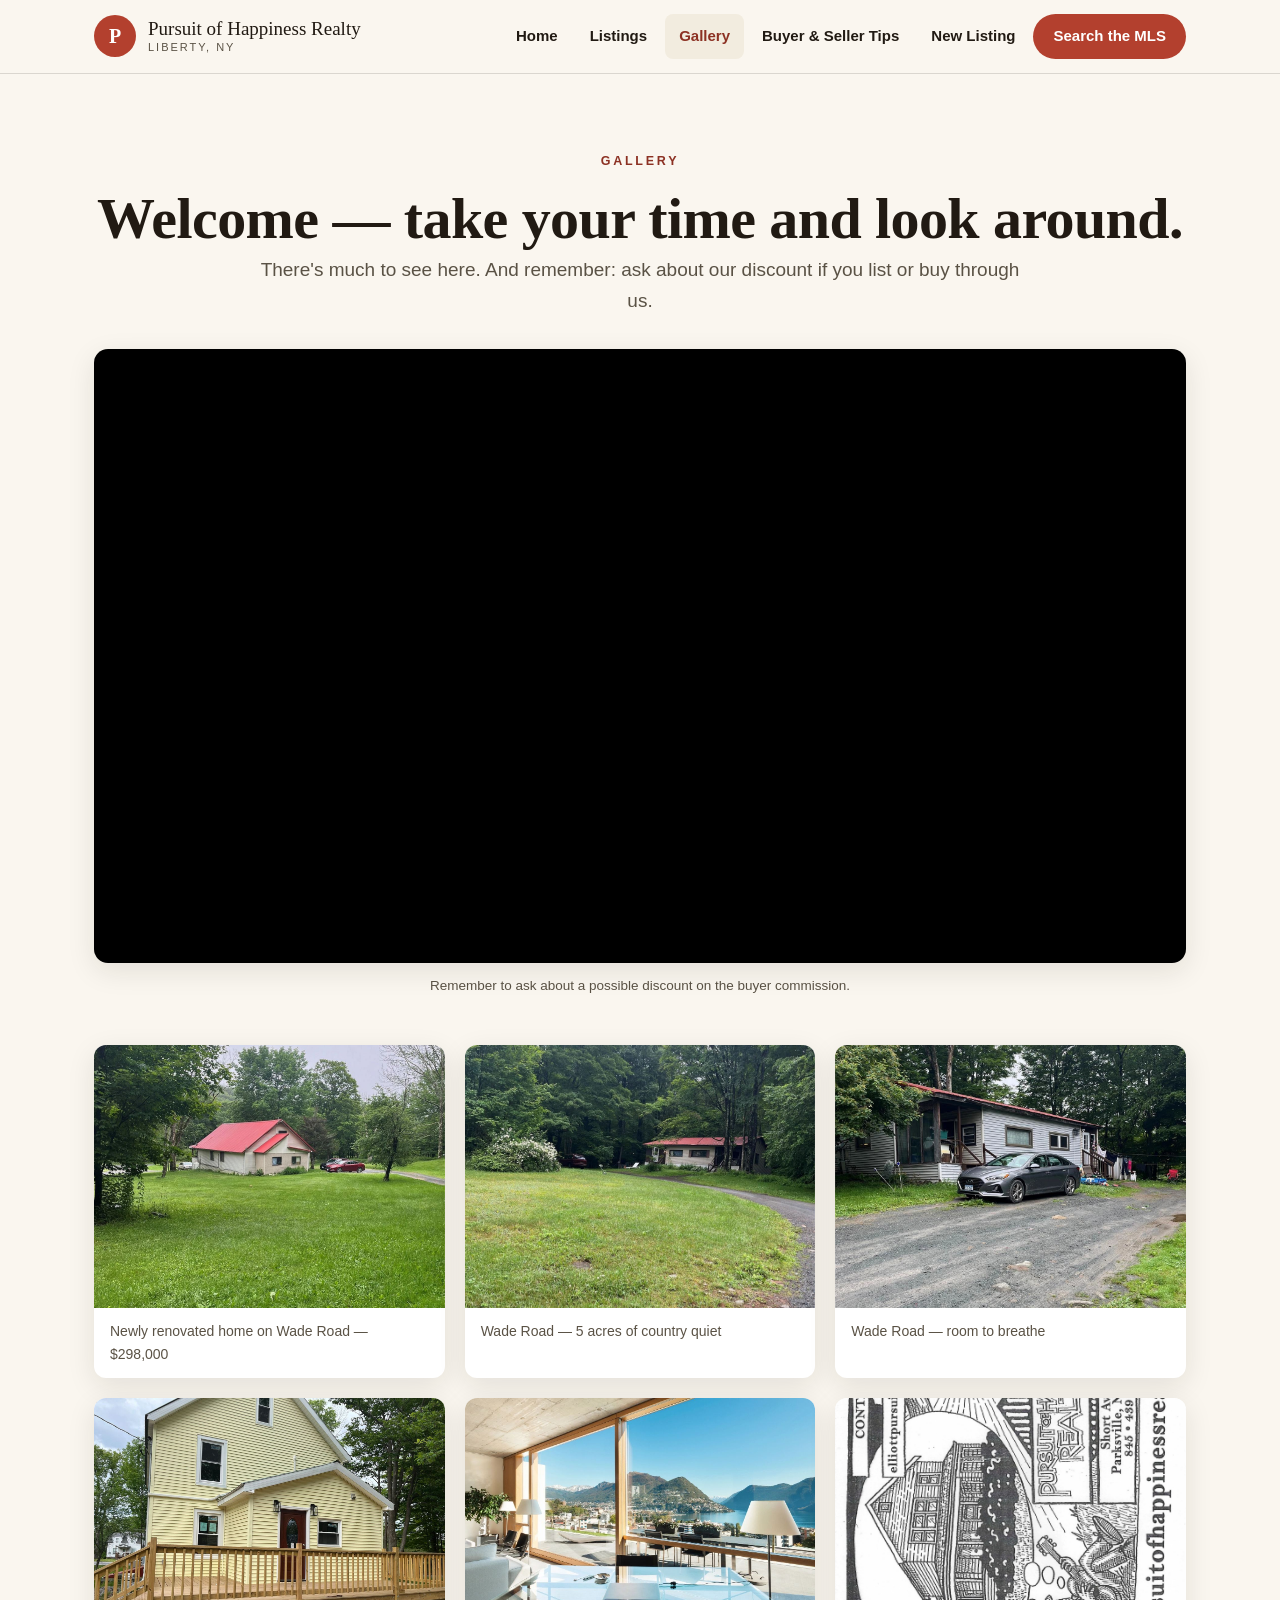
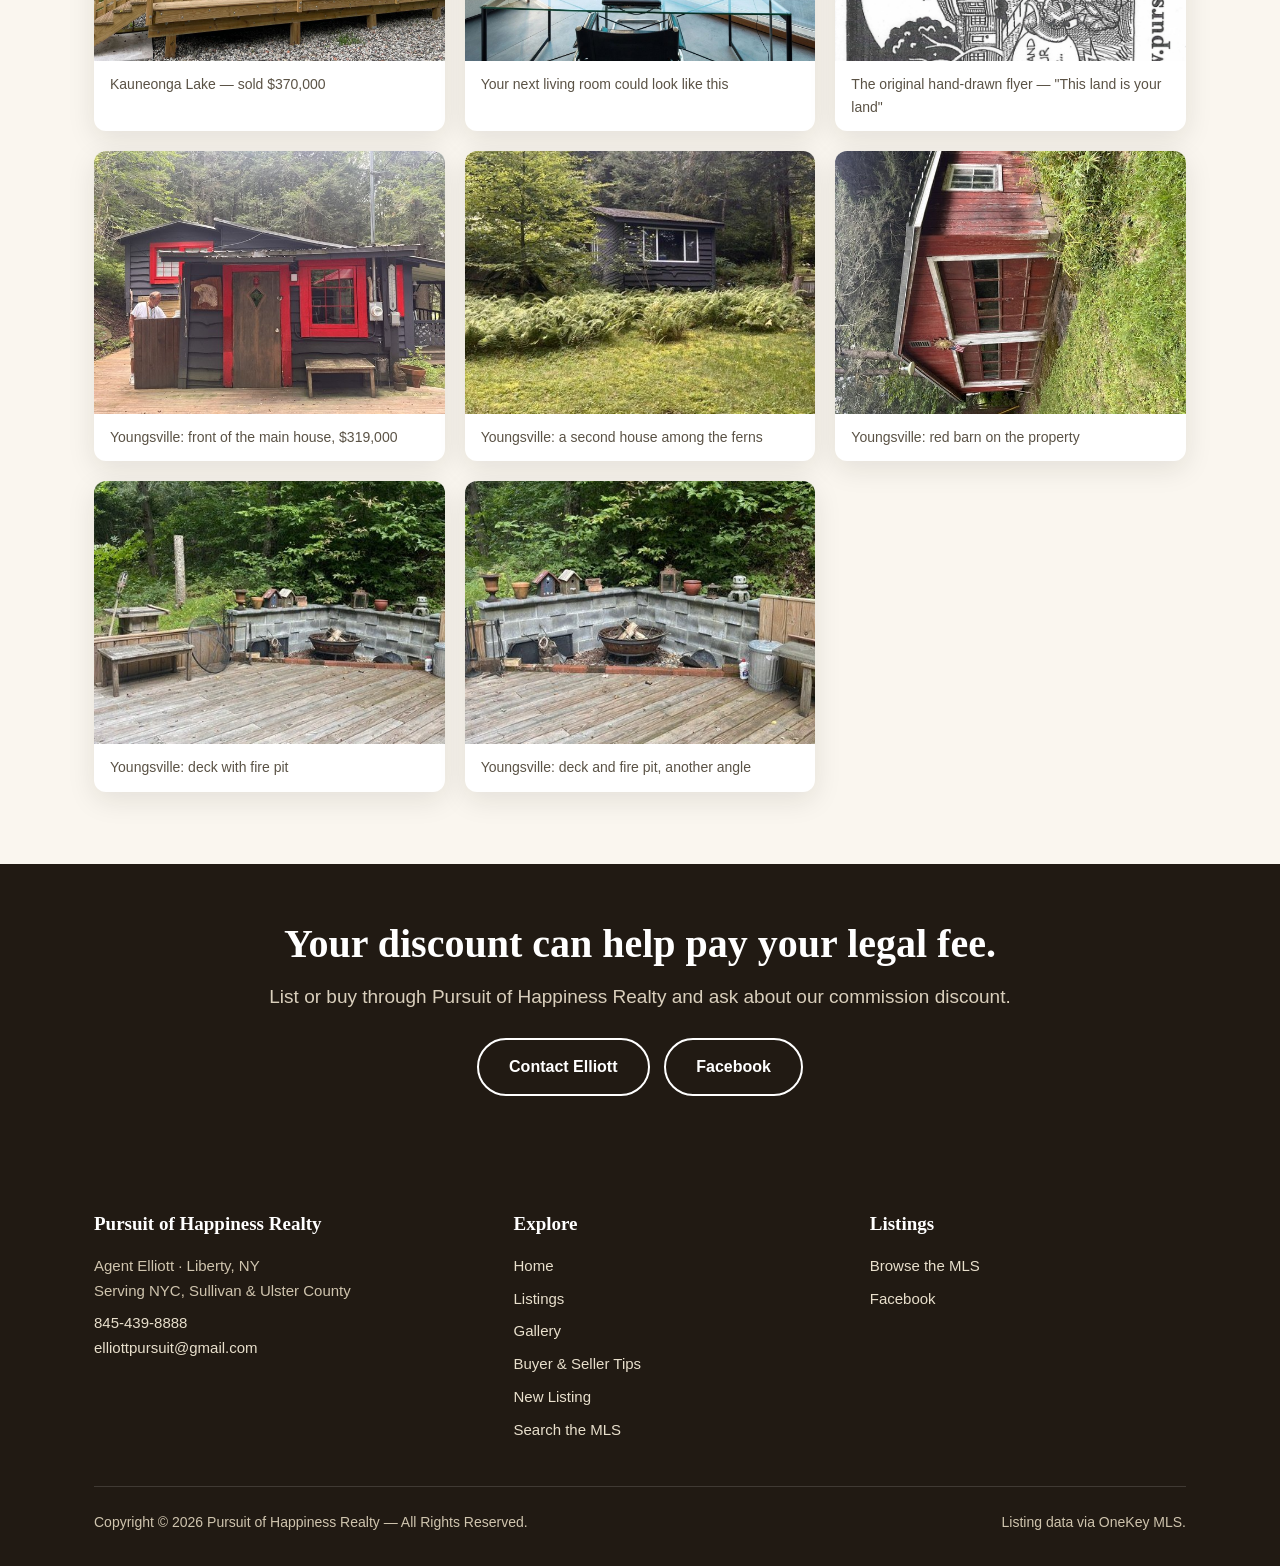
==== gallery.html @ 4439efd8 "add gallery.html" ====
<!DOCTYPE html>
<html lang="en">
<head>
<meta charset="UTF-8">
<meta name="viewport" content="width=device-width, initial-scale=1.0">
<title>Gallery | Pursuit of Happiness Realty</title>
<meta name="description" content="Photos and video from Pursuit of Happiness Realty — homes and land across NYC, Sullivan and Ulster County.">
<link rel="stylesheet" href="assets/styles.css">
</head>
<body>

<header class="site-header">
  <div class="header-inner">
    <a class="brand" href="index.html" aria-label="Pursuit of Happiness Realty — home">
      <span class="brand-mark">P</span>
      <span class="brand-name">Pursuit of Happiness Realty<small>Liberty, NY</small></span>
    </a>
    <button class="menu-toggle" aria-label="Open menu" onclick="document.getElementById('nav').classList.toggle('open')">☰</button>
    <nav class="main-nav" id="nav">
      <a href="index.html">Home</a>
      <a href="listings.html">Listings</a>
      <a href="gallery.html" class="active">Gallery</a>
      <a href="tips.html">Buyer &amp; Seller Tips</a>
      <a href="new-listing.html">New Listing</a>
      <a href="mls-search.html" class="nav-cta">Search the MLS</a>
    </nav>
  </div>
</header>

<main>
  <section>
    <div class="wrap">
      <div class="center">
        <span class="eyebrow">Gallery</span>
        <h1>Welcome — take your time and look around.</h1>
        <p class="lede">There's much to see here. And remember: ask about our discount if you list or buy through us.</p>
      </div>

      <div class="video-frame">
        <iframe src="https://www.youtube.com/embed/6eXyTL8-2_A?rel=0" title="Pursuit of Happiness Realty video" allow="accelerometer; autoplay; clipboard-write; encrypted-media; gyroscope; picture-in-picture" allowfullscreen loading="lazy"></iframe>
      </div>
      <p class="caption">Remember to ask about a possible discount on the buyer commission.</p>

      <div class="gallery-grid">
        <figure>
          <img src="assets/listing-red1.jpg" alt="Renovated house with red roof on Wade Road, Sullivan County" loading="lazy">
          <figcaption>Newly renovated home on Wade Road — $298,000</figcaption>
        </figure>
        <figure>
          <img src="assets/listing-red2.jpg" alt="Front view of the renovated Wade Road house on 5 acres" loading="lazy">
          <figcaption>Wade Road — 5 acres of country quiet</figcaption>
        </figure>
        <figure>
          <img src="assets/listing-red3.jpg" alt="Side view of the Wade Road property surrounded by trees" loading="lazy">
          <figcaption>Wade Road — room to breathe</figcaption>
        </figure>
        <figure>
          <img src="assets/scott-outside.jpg" alt="Sold four-bedroom home in Kauneonga Lake with new deck" loading="lazy">
          <figcaption>Kauneonga Lake — sold $370,000</figcaption>
        </figure>
        <figure>
          <img src="assets/stock.jpg" alt="Bright modern living space" loading="lazy">
          <figcaption>Your next living room could look like this</figcaption>
        </figure>
        <figure>
          <img src="assets/hero.jpg" alt="Original hand-drawn Pursuit of Happiness Realty flyer" loading="lazy">
          <figcaption>The original hand-drawn flyer — "This land is your land"</figcaption>
        </figure>
        <figure>
          <img src="assets/youngsville-house.jpg" alt="Front of a dark house with red trim and a wooden deck in Youngsville" loading="lazy">
          <figcaption>Youngsville: front of the main house, $319,000</figcaption>
        </figure>
        <figure>
          <img src="assets/youngsville-cabin.jpg" alt="Small dark cabin in the woods with ferns and a grassy yard in Youngsville" loading="lazy">
          <figcaption>Youngsville: a second house among the ferns</figcaption>
        </figure>
        <figure>
          <img src="assets/youngsville-barn.jpg" alt="Red barn with double doors in Youngsville" loading="lazy">
          <figcaption>Youngsville: red barn on the property</figcaption>
        </figure>
        <figure>
          <img src="assets/youngsville-deck.jpg" alt="Wooden deck with a stone fire pit and birdhouses in Youngsville" loading="lazy">
          <figcaption>Youngsville: deck with fire pit</figcaption>
        </figure>
        <figure>
          <img src="assets/youngsville-deck2.jpg" alt="Wooden deck with a stone fire pit and birdhouses from another angle in Youngsville" loading="lazy">
          <figcaption>Youngsville: deck and fire pit, another angle</figcaption>
        </figure>
      </div>
    </div>
  </section>

  <section class="discount-band">
    <div class="wrap center">
      <h2>Your discount can help pay your legal fee.</h2>
      <p class="lede">List or buy through Pursuit of Happiness Realty and ask about our commission discount.</p>
      <p style="margin-top:26px">
        <a class="btn btn-light" href="index.html#contact">Contact Elliott</a>
        <a class="btn btn-light" href="https://www.facebook.com/787438357967562" target="_blank" rel="noopener" style="margin-left:10px">Facebook</a>
      </p>
    </div>
  </section>
</main>

<footer>
  <div class="wrap">
    <div class="footer-grid">
      <div>
        <h4>Pursuit of Happiness Realty</h4>
        <p>Agent Elliott · Liberty, NY<br>Serving NYC, Sullivan &amp; Ulster County</p>
        <p><a href="tel:8454398888">845-439-8888</a><br><a href="mailto:elliottpursuit@gmail.com">elliottpursuit@gmail.com</a></p>
      </div>
      <div>
        <h4>Explore</h4>
        <ul>
          <li><a href="index.html">Home</a></li>
          <li><a href="listings.html">Listings</a></li>
          <li><a href="gallery.html">Gallery</a></li>
          <li><a href="tips.html">Buyer &amp; Seller Tips</a></li>
          <li><a href="new-listing.html">New Listing</a></li>
          <li><a href="mls-search.html">Search the MLS</a></li>
        </ul>
      </div>
      <div>
        <h4>Listings</h4>
        <ul>
          <li><a href="https://matrix.onekeymlsny.com/Matrix/public/IDX.aspx?idx=6e2d31e" target="_blank" rel="noopener">Browse the MLS</a></li>
          <li><a href="https://www.facebook.com/787438357967562" target="_blank" rel="noopener">Facebook</a></li>
        </ul>
      </div>
    </div>
    <div class="footer-bottom">
      <span>Copyright © 2026 Pursuit of Happiness Realty — All Rights Reserved.</span>
      <span>Listing data via OneKey MLS.</span>
    </div>
  </div>
</footer>
</body>
</html>
---- assets/styles.css ----
/* Pursuit of Happiness Realty — modernized rebuild (2026)
   Self-contained static site. No external dependencies except
   the YouTube embed (gallery) and outbound MLS links. */

:root{
  --paper:#faf6ef;
  --paper-deep:#f2ecdf;
  --card:#ffffff;
  --ink:#211a13;
  --ink-soft:#5a5245;
  --accent:#b3402e;
  --accent-dark:#8c3123;
  --gold:#a97e2c;
  --line:rgba(33,26,19,.14);
  --serif:Georgia,"Times New Roman",serif;
  --sans:-apple-system,BlinkMacSystemFont,"Segoe UI",Inter,Helvetica,Arial,sans-serif;
  --radius:14px;
  --shadow:0 8px 28px rgba(33,26,19,.10);
}
*{box-sizing:border-box;margin:0;padding:0}
html{scroll-behavior:smooth}
body{
  font-family:var(--sans);
  background:var(--paper);
  color:var(--ink);
  line-height:1.65;
  font-size:17px;
  -webkit-font-smoothing:antialiased;
}
img{max-width:100%;height:auto;display:block}
a{color:var(--accent-dark)}
.wrap{max-width:1140px;margin:0 auto;padding:0 24px}
section{padding:72px 0}
h1,h2,h3{font-family:var(--serif);font-weight:600;line-height:1.18;color:var(--ink)}
h1{font-size:clamp(34px,5.4vw,58px);letter-spacing:-.01em}
h2{font-size:clamp(27px,3.6vw,40px);margin-bottom:14px}
h3{font-size:22px;margin-bottom:8px}
.eyebrow{
  display:inline-block;font-size:12.5px;font-weight:700;letter-spacing:.22em;
  text-transform:uppercase;color:var(--accent-dark);margin-bottom:14px;
}
.lede{font-size:19px;color:var(--ink-soft);max-width:40em}
.center{text-align:center}
.center .lede{margin-left:auto;margin-right:auto}

/* ---------- header ---------- */
.site-header{
  position:sticky;top:0;z-index:50;
  background:rgba(250,246,239,.96);backdrop-filter:blur(8px);
  border-bottom:1px solid var(--line);
}
.header-inner{display:flex;align-items:center;justify-content:space-between;gap:16px;padding:14px 24px;max-width:1140px;margin:0 auto}
.brand{display:flex;align-items:center;gap:12px;text-decoration:none;color:var(--ink)}
.brand-mark{
  width:42px;height:42px;border-radius:50%;flex:0 0 42px;
  background:var(--accent);color:#fff;display:flex;align-items:center;justify-content:center;
  font-family:var(--serif);font-weight:700;font-size:20px;
}
.brand-name{font-family:var(--serif);font-size:19px;line-height:1.2}
.brand-name small{display:block;font-family:var(--sans);font-size:11px;letter-spacing:.18em;text-transform:uppercase;color:var(--ink-soft)}
.main-nav{display:flex;align-items:center;gap:4px}
.main-nav a{
  text-decoration:none;color:var(--ink);font-size:15px;font-weight:600;
  padding:10px 14px;border-radius:8px;white-space:nowrap;
}
.main-nav a:hover{background:var(--paper-deep)}
.main-nav a.active:not(.nav-cta){color:var(--accent-dark);background:var(--paper-deep)}
.main-nav a.nav-cta.active{background:var(--accent-dark);color:#fff}
.nav-cta{
  background:var(--accent);color:#fff !important;font-weight:700;
  padding:10px 20px !important;border-radius:999px !important;
}
.nav-cta:hover{background:var(--accent-dark)}
.menu-toggle{display:none;background:none;border:1px solid var(--line);border-radius:8px;font-size:22px;padding:6px 12px;cursor:pointer;color:var(--ink)}

/* ---------- hero ---------- */
.hero{padding:64px 0 72px}
.hero-grid{display:grid;grid-template-columns:1.05fr .95fr;gap:48px;align-items:center}
.hero h1{margin:0 0 18px}
.hero .lede{margin-bottom:28px}
.hero-actions{display:flex;gap:14px;flex-wrap:wrap}
.hero-photo{border-radius:var(--radius);overflow:hidden;box-shadow:var(--shadow)}
.hero-photo img{width:100%;height:100%;object-fit:cover;aspect-ratio:4/5}
.hero-note{margin-top:14px;font-size:14px;color:var(--ink-soft)}

.btn{
  display:inline-block;text-decoration:none;font-weight:700;font-size:16px;
  padding:14px 30px;border-radius:999px;border:0;cursor:pointer;
  transition:transform .15s ease,background .2s;
}
.btn-primary{background:var(--accent);color:#fff}
.btn-primary:hover{background:var(--accent-dark);transform:translateY(-1px)}
.btn-outline{border:2px solid var(--ink);color:var(--ink);background:transparent}
.btn-outline:hover{background:var(--ink);color:#fff}
.btn-light{border:2px solid #fff;color:#fff;background:transparent}
.btn-light:hover{background:#fff;color:var(--ink)}

/* ---------- discount band ---------- */
.discount-band{background:var(--ink);color:#f6f1e6;padding:56px 0}
.discount-band h2{color:#fff}
.discount-band .lede{color:#d9cfbc}
.discount-band strong{color:#f0b429}

/* ---------- listing cards ---------- */
.cards{display:grid;grid-template-columns:repeat(3,1fr);gap:28px;margin-top:40px}
.card{
  background:var(--card);border:1px solid var(--line);border-radius:var(--radius);
  overflow:hidden;box-shadow:var(--shadow);display:flex;flex-direction:column;
}
.card-img{aspect-ratio:4/3;overflow:hidden;background:var(--paper-deep);position:relative}
.card-img img{width:100%;height:100%;object-fit:cover}
.card-body{padding:24px;display:flex;flex-direction:column;gap:10px;flex:1}
.card-price{font-family:var(--serif);font-size:28px;color:var(--accent-dark);font-weight:700}
.card-title{font-size:18px;font-weight:700}
.card-text{color:var(--ink-soft);font-size:15.5px;flex:1}
.card-link{font-weight:700;color:var(--accent-dark);text-decoration:none}
.card-link:hover{text-decoration:underline}
.badge{
  position:absolute;top:14px;left:14px;background:var(--ink);color:#fff;
  font-size:12px;font-weight:700;letter-spacing:.14em;text-transform:uppercase;
  padding:7px 14px;border-radius:999px;
}
.badge.sold{background:var(--accent)}
.img-placeholder{
  width:100%;height:100%;min-height:220px;display:flex;flex-direction:column;
  align-items:center;justify-content:center;gap:10px;text-align:center;
  background:linear-gradient(135deg,#e9dfcd,#d9cdb4);color:#6d6152;padding:24px;
}
.img-placeholder .ph-icon{font-size:40px}
.img-placeholder p{font-size:14px;font-weight:600;max-width:22em}

/* ---------- split sections ---------- */
.split{display:grid;grid-template-columns:1fr 1fr;gap:56px;align-items:center}
.split img{border-radius:var(--radius);box-shadow:var(--shadow)}
.split ul{margin:18px 0 0 20px;color:var(--ink-soft)}
.split li{margin-bottom:10px}
.flyer-frame{border:1px solid var(--line);border-radius:var(--radius);overflow:hidden;background:#fff;box-shadow:var(--shadow)}
.flyer-frame img{box-shadow:none;border-radius:0}
.caption{font-size:13.5px;color:var(--ink-soft);text-align:center;padding:12px}

/* ---------- testimonials ---------- */
.testimonials{background:var(--paper-deep)}
.t-grid{display:grid;grid-template-columns:repeat(3,1fr);gap:28px;margin-top:36px}
.t-card{
  background:var(--card);border:1px dashed var(--gold);border-radius:var(--radius);
  padding:32px 28px;color:var(--ink-soft);font-size:15.5px;
}
.t-card .t-note{font-size:13px;color:#6e5218;font-weight:700;letter-spacing:.08em;text-transform:uppercase;margin-bottom:12px;display:block}

/* ---------- contact ---------- */
.contact-grid{display:grid;grid-template-columns:1fr 1fr;gap:48px;align-items:start;margin-top:36px}
.contact-card{background:var(--card);border:1px solid var(--line);border-radius:var(--radius);padding:36px;box-shadow:var(--shadow)}
.contact-card h3{margin-bottom:16px}
.contact-line{display:flex;gap:12px;align-items:flex-start;margin-bottom:16px;color:var(--ink-soft)}
.contact-line a{color:var(--accent-dark);font-weight:600;text-decoration:none}
.contact-line a:hover{text-decoration:underline}
.contact-line .ic{font-size:20px;flex:0 0 28px;text-align:center}
form.contact-form{display:grid;gap:16px}
.field label{display:block;font-size:13px;font-weight:700;letter-spacing:.06em;text-transform:uppercase;color:var(--ink-soft);margin-bottom:6px}
.field input,.field textarea,.field select{
  width:100%;font:inherit;padding:13px 15px;border:1px solid var(--line);
  border-radius:10px;background:#fff;color:var(--ink);
}
.field input:focus,.field textarea:focus,.field select:focus{outline:2px solid var(--accent);border-color:var(--accent)}
.field textarea{min-height:130px;resize:vertical}
.form-note{font-size:13.5px;color:var(--ink-soft);background:var(--paper-deep);border:1px solid var(--line);border-radius:10px;padding:12px 16px}
.form-flash{display:none;background:#eef5e9;border:1px solid #9dbf8f;color:#2f5d23;border-radius:10px;padding:14px 18px;font-size:15px}

/* ---------- search widget ---------- */
.search-panel{background:var(--card);border:1px solid var(--line);border-radius:var(--radius);box-shadow:var(--shadow);padding:36px;margin-top:36px}
.search-grid{display:grid;grid-template-columns:repeat(3,1fr);gap:18px;margin-bottom:24px}

/* ---------- video ---------- */
.video-frame{position:relative;aspect-ratio:16/9;border-radius:var(--radius);overflow:hidden;box-shadow:var(--shadow);background:#000;margin-top:32px}
.video-frame iframe{position:absolute;inset:0;width:100%;height:100%;border:0}
.gallery-grid{display:grid;grid-template-columns:repeat(3,1fr);gap:20px;margin-top:36px}
.gallery-grid figure{border-radius:12px;overflow:hidden;box-shadow:var(--shadow);background:var(--card)}
.gallery-grid img{aspect-ratio:4/3;object-fit:cover;width:100%}
.gallery-grid figcaption{padding:12px 16px;font-size:14px;color:var(--ink-soft)}

/* ---------- tips ---------- */
.tip{background:var(--card);border:1px solid var(--line);border-radius:var(--radius);padding:32px;margin-top:24px;box-shadow:var(--shadow)}
.tip-num{
  display:inline-flex;align-items:center;justify-content:center;width:44px;height:44px;border-radius:50%;
  background:var(--accent);color:#fff;font-family:var(--serif);font-size:22px;font-weight:700;margin-bottom:14px;
}

/* ---------- mls landing ---------- */
.mls-hero{background:var(--ink);color:#f6f1e6;border-radius:var(--radius);padding:56px;text-align:center;box-shadow:var(--shadow)}
.mls-hero h1{color:#fff;margin-bottom:14px}
.mls-hero p{color:#d9cfbc;max-width:36em;margin:0 auto 28px}
.mls-actions{display:flex;gap:16px;justify-content:center;flex-wrap:wrap}

/* ---------- footer ---------- */
footer{background:var(--ink);color:#cfc4ae;padding:56px 0 32px;margin-top:0}
.footer-grid{display:grid;grid-template-columns:1.2fr 1fr 1fr;gap:40px;margin-bottom:36px}
footer h4{color:#fff;font-family:var(--serif);font-size:19px;margin-bottom:14px}
footer a{color:#e8dfcc;text-decoration:none}
footer a:hover{text-decoration:underline}
footer p,footer li{font-size:15px;margin-bottom:8px;list-style:none}
.footer-bottom{border-top:1px solid rgba(255,255,255,.14);padding-top:24px;font-size:14px;display:flex;justify-content:space-between;gap:16px;flex-wrap:wrap}

/* ---------- responsive ---------- */
@media(max-width:900px){
  .hero-grid,.split,.contact-grid{grid-template-columns:1fr;gap:36px}
  .cards,.t-grid{grid-template-columns:1fr}
  .search-grid{grid-template-columns:1fr 1fr}
  .gallery-grid{grid-template-columns:1fr 1fr}
  .footer-grid{grid-template-columns:1fr;gap:28px}
  section{padding:52px 0}
  .menu-toggle{display:block}
  .main-nav{
    display:none;position:absolute;top:100%;left:0;right:0;flex-direction:column;align-items:stretch;
    background:var(--paper);border-bottom:1px solid var(--line);padding:12px 24px 20px;gap:2px;
  }
  .main-nav.open{display:flex}
  .main-nav a{padding:12px 8px}
  .site-header{position:sticky}
  .header-inner{position:relative}
  .mls-hero{padding:40px 24px}
}
@media(max-width:560px){
  .search-grid{grid-template-columns:1fr}
  .gallery-grid{grid-template-columns:1fr}
  .hero{padding:44px 0 52px}
  .hero-photo img{aspect-ratio:4/4.6}
}
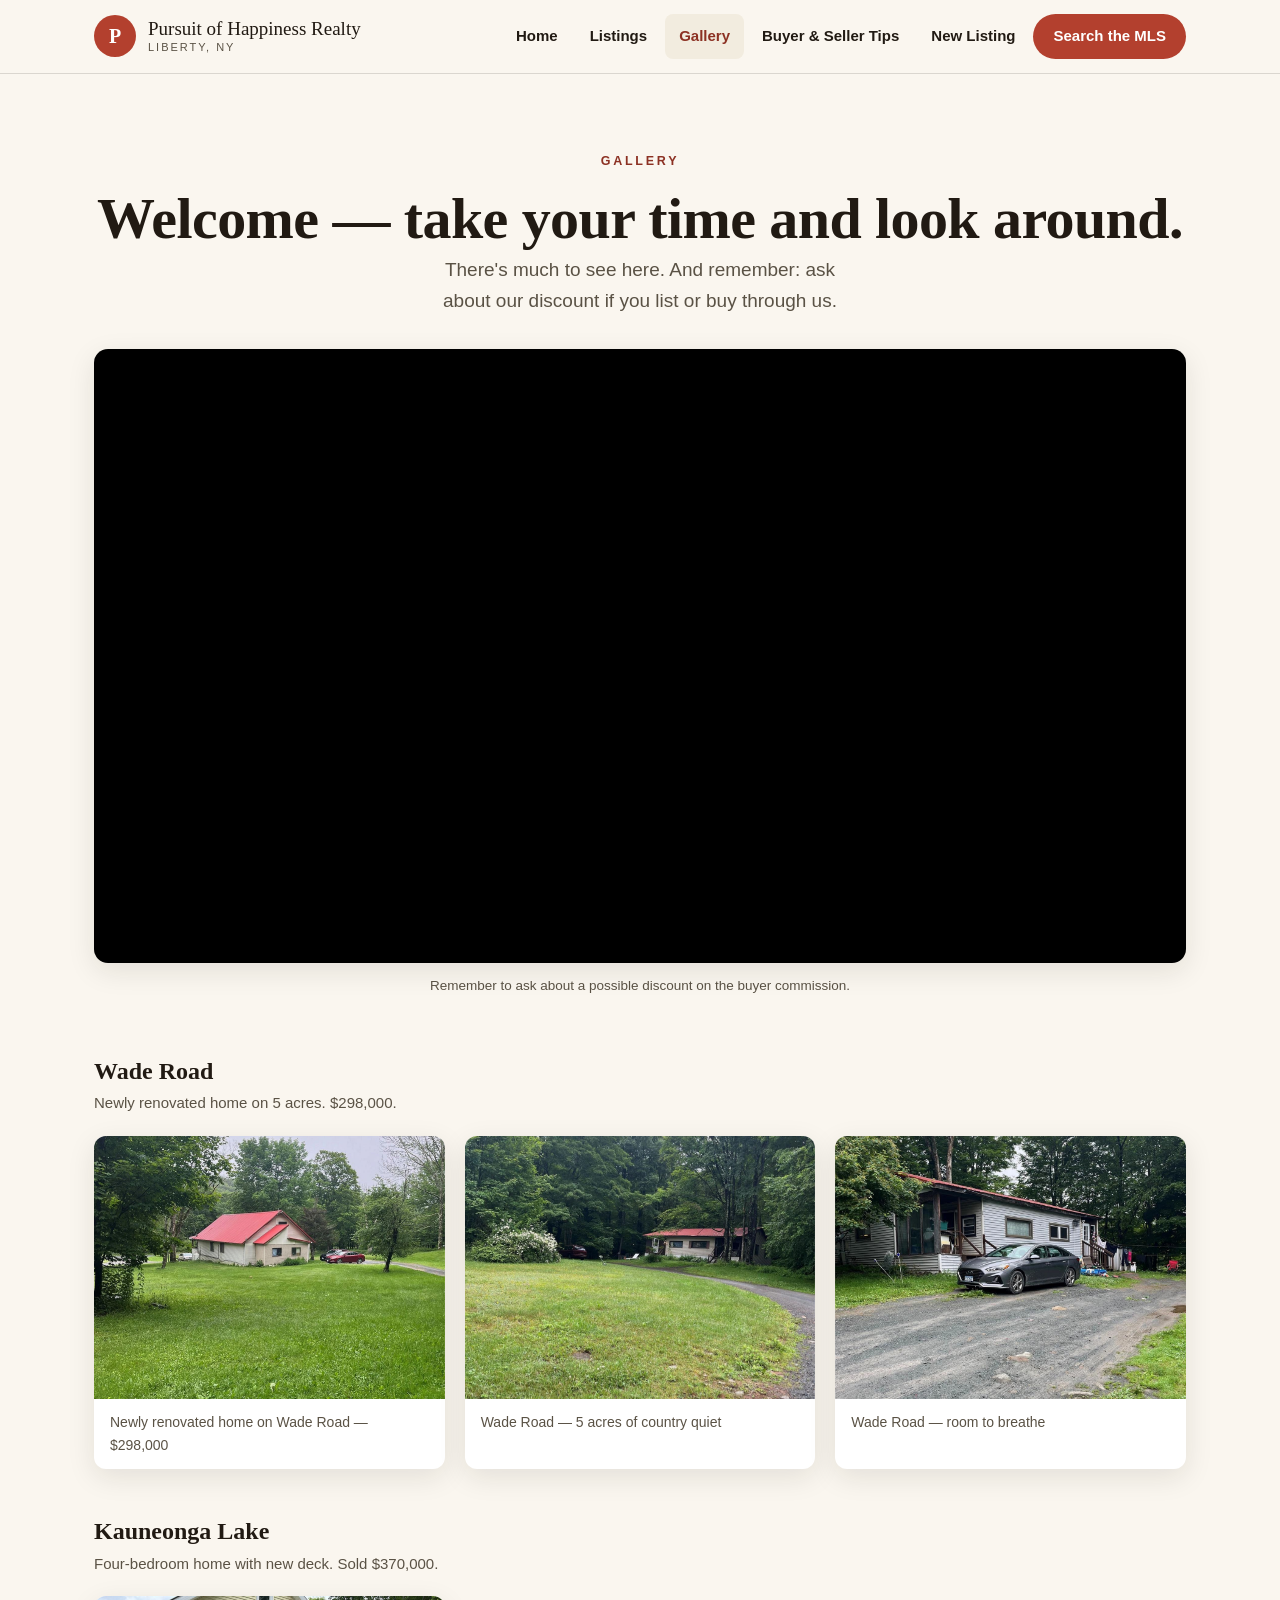
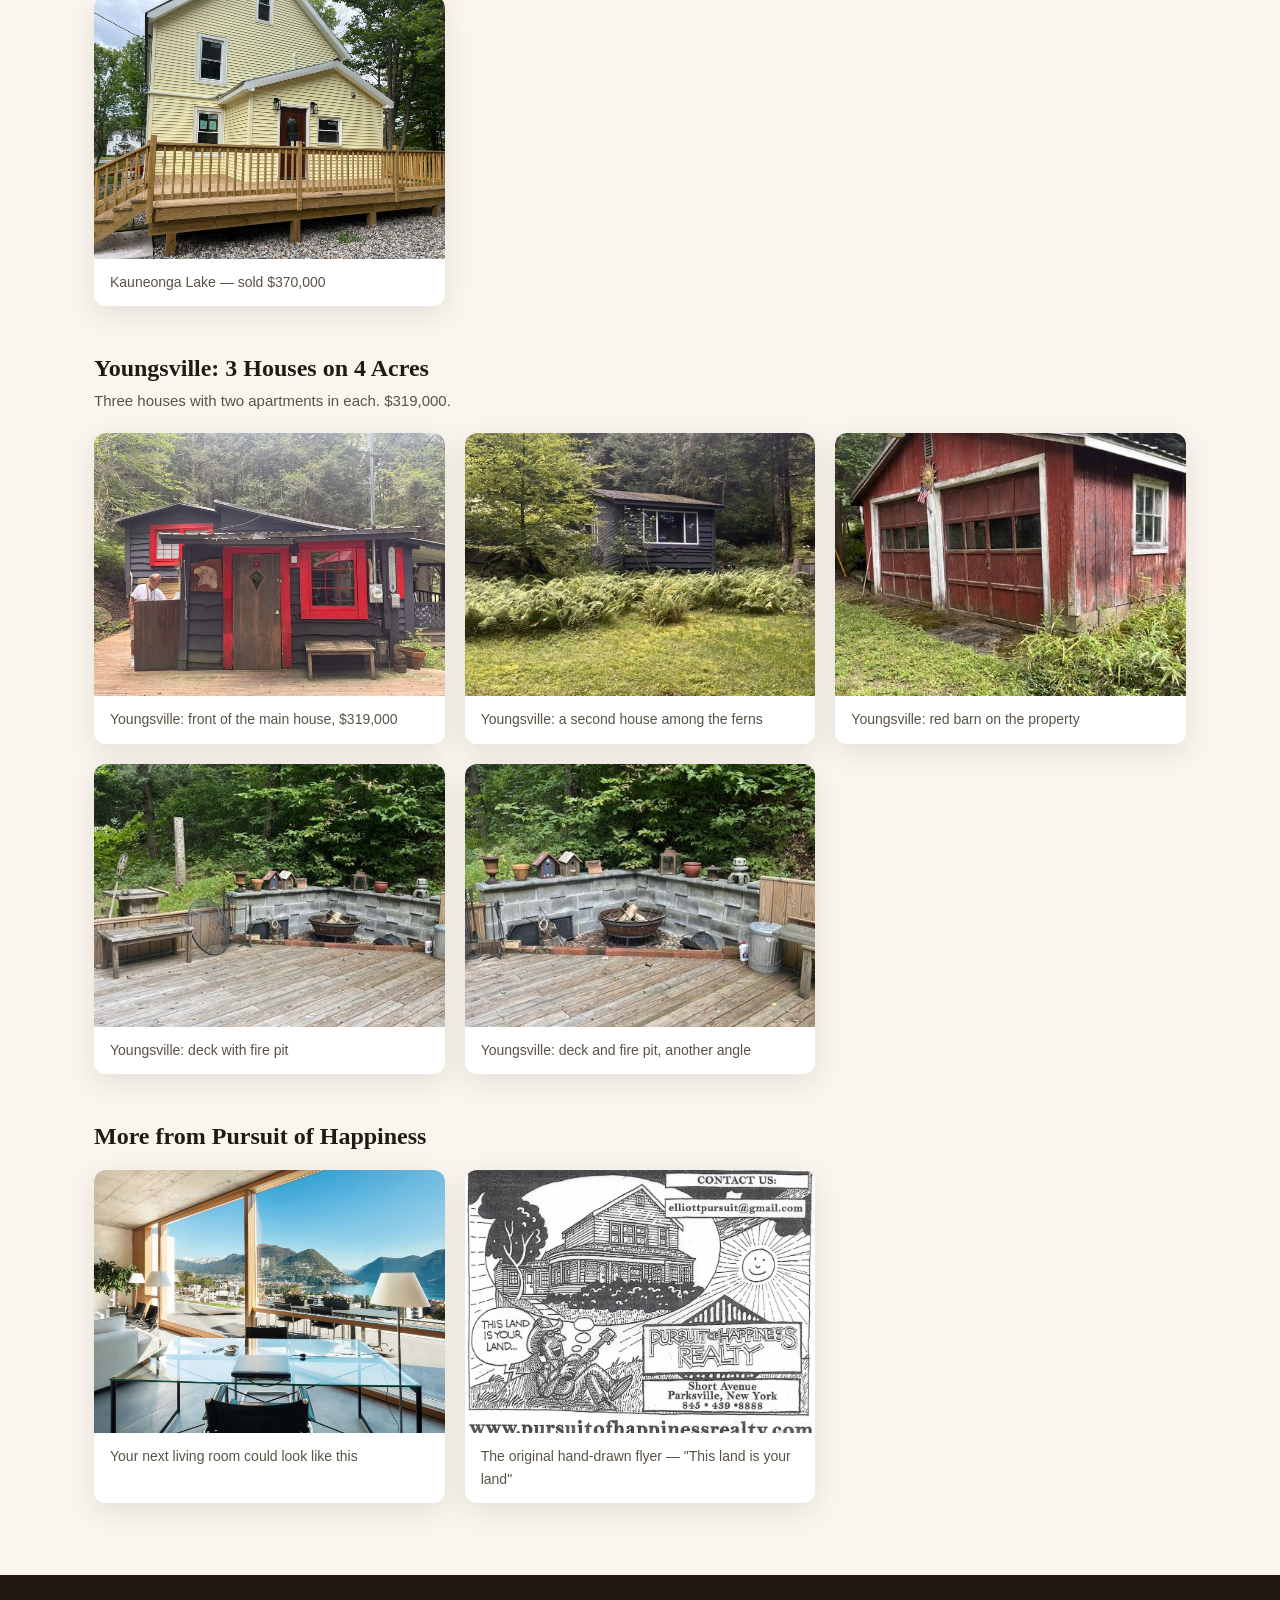
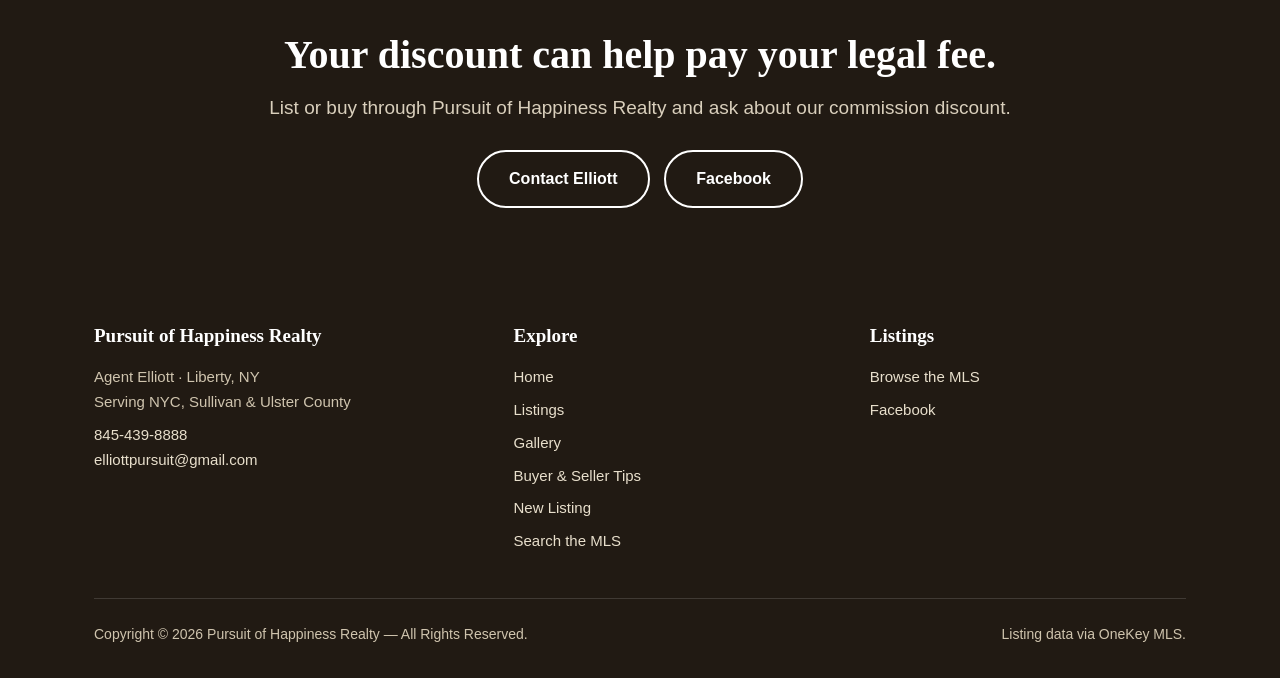
==== commit f8ee159b: "round 2: gallery.html" ====
--- a/gallery.html
+++ b/gallery.html
@@ -41,51 +41,75 @@
       </div>
       <p class="caption">Remember to ask about a possible discount on the buyer commission.</p>
 
-      <div class="gallery-grid">
-        <figure>
-          <img src="assets/listing-red1.jpg" alt="Renovated house with red roof on Wade Road, Sullivan County" loading="lazy">
-          <figcaption>Newly renovated home on Wade Road — $298,000</figcaption>
-        </figure>
-        <figure>
-          <img src="assets/listing-red2.jpg" alt="Front view of the renovated Wade Road house on 5 acres" loading="lazy">
-          <figcaption>Wade Road — 5 acres of country quiet</figcaption>
-        </figure>
-        <figure>
-          <img src="assets/listing-red3.jpg" alt="Side view of the Wade Road property surrounded by trees" loading="lazy">
-          <figcaption>Wade Road — room to breathe</figcaption>
-        </figure>
-        <figure>
-          <img src="assets/scott-outside.jpg" alt="Sold four-bedroom home in Kauneonga Lake with new deck" loading="lazy">
-          <figcaption>Kauneonga Lake — sold $370,000</figcaption>
-        </figure>
-        <figure>
-          <img src="assets/stock.jpg" alt="Bright modern living space" loading="lazy">
-          <figcaption>Your next living room could look like this</figcaption>
-        </figure>
-        <figure>
-          <img src="assets/hero.jpg" alt="Original hand-drawn Pursuit of Happiness Realty flyer" loading="lazy">
-          <figcaption>The original hand-drawn flyer — "This land is your land"</figcaption>
-        </figure>
-        <figure>
-          <img src="assets/youngsville-house.jpg" alt="Front of a dark house with red trim and a wooden deck in Youngsville" loading="lazy">
-          <figcaption>Youngsville: front of the main house, $319,000</figcaption>
-        </figure>
-        <figure>
-          <img src="assets/youngsville-cabin.jpg" alt="Small dark cabin in the woods with ferns and a grassy yard in Youngsville" loading="lazy">
-          <figcaption>Youngsville: a second house among the ferns</figcaption>
-        </figure>
-        <figure>
-          <img src="assets/youngsville-barn.jpg" alt="Red barn with double doors in Youngsville" loading="lazy">
-          <figcaption>Youngsville: red barn on the property</figcaption>
-        </figure>
-        <figure>
-          <img src="assets/youngsville-deck.jpg" alt="Wooden deck with a stone fire pit and birdhouses in Youngsville" loading="lazy">
-          <figcaption>Youngsville: deck with fire pit</figcaption>
-        </figure>
-        <figure>
-          <img src="assets/youngsville-deck2.jpg" alt="Wooden deck with a stone fire pit and birdhouses from another angle in Youngsville" loading="lazy">
-          <figcaption>Youngsville: deck and fire pit, another angle</figcaption>
-        </figure>
+      <div class="gallery-group">
+        <h3>Wade Road</h3>
+        <p class="group-note">Newly renovated home on 5 acres. $298,000.</p>
+        <div class="gallery-grid">
+          <figure>
+            <img src="assets/listing-red1.jpg" alt="Renovated house with red roof on Wade Road, Sullivan County" loading="lazy">
+            <figcaption>Newly renovated home on Wade Road — $298,000</figcaption>
+          </figure>
+          <figure>
+            <img src="assets/listing-red2.jpg" alt="Front view of the renovated Wade Road house on 5 acres" loading="lazy">
+            <figcaption>Wade Road — 5 acres of country quiet</figcaption>
+          </figure>
+          <figure>
+            <img src="assets/listing-red3.jpg" alt="Side view of the Wade Road property surrounded by trees" loading="lazy">
+            <figcaption>Wade Road — room to breathe</figcaption>
+          </figure>
+        </div>
+      </div>
+
+      <div class="gallery-group">
+        <h3>Kauneonga Lake</h3>
+        <p class="group-note">Four-bedroom home with new deck. Sold $370,000.</p>
+        <div class="gallery-grid">
+          <figure>
+            <img src="assets/scott-outside.jpg" alt="Sold four-bedroom home in Kauneonga Lake with new deck" loading="lazy">
+            <figcaption>Kauneonga Lake — sold $370,000</figcaption>
+          </figure>
+        </div>
+      </div>
+
+      <div class="gallery-group">
+        <h3>Youngsville: 3 Houses on 4 Acres</h3>
+        <p class="group-note">Three houses with two apartments in each. $319,000.</p>
+        <div class="gallery-grid">
+          <figure>
+            <img src="assets/youngsville-house.jpg" alt="Front of a dark house with red trim and a wooden deck in Youngsville" loading="lazy">
+            <figcaption>Youngsville: front of the main house, $319,000</figcaption>
+          </figure>
+          <figure>
+            <img src="assets/youngsville-cabin.jpg" alt="Small dark cabin in the woods with ferns and a grassy yard in Youngsville" loading="lazy">
+            <figcaption>Youngsville: a second house among the ferns</figcaption>
+          </figure>
+          <figure>
+            <img src="assets/youngsville-barn.jpg" alt="Red barn with double doors in Youngsville" loading="lazy">
+            <figcaption>Youngsville: red barn on the property</figcaption>
+          </figure>
+          <figure>
+            <img src="assets/youngsville-deck.jpg" alt="Wooden deck with a stone fire pit and birdhouses in Youngsville" loading="lazy">
+            <figcaption>Youngsville: deck with fire pit</figcaption>
+          </figure>
+          <figure>
+            <img src="assets/youngsville-deck2.jpg" alt="Wooden deck with a stone fire pit and birdhouses from another angle in Youngsville" loading="lazy">
+            <figcaption>Youngsville: deck and fire pit, another angle</figcaption>
+          </figure>
+        </div>
+      </div>
+
+      <div class="gallery-group">
+        <h3>More from Pursuit of Happiness</h3>
+        <div class="gallery-grid">
+          <figure>
+            <img src="assets/stock.jpg" alt="Bright modern living space" loading="lazy">
+            <figcaption>Your next living room could look like this</figcaption>
+          </figure>
+          <figure>
+            <img src="assets/hero.jpg" alt="Original hand-drawn Pursuit of Happiness Realty flyer" loading="lazy">
+            <figcaption>The original hand-drawn flyer — "This land is your land"</figcaption>
+          </figure>
+        </div>
       </div>
     </div>
   </section>
--- a/assets/styles.css
+++ b/assets/styles.css
@@ -32,6 +32,11 @@
 .wrap{max-width:1140px;margin:0 auto;padding:0 24px}
 section{padding:72px 0}
 h1,h2,h3{font-family:var(--serif);font-weight:600;line-height:1.18;color:var(--ink)}
+/* Text balance (Socrates lesson, Nov 2026): never let a heading break into
+   five words on one line and a single orphan word on the next. Balance the
+   lines; let body copy wrap pretty. */
+h1,h2,.lede{text-wrap:balance}
+p{text-wrap:pretty}
 h1{font-size:clamp(34px,5.4vw,58px);letter-spacing:-.01em}
 h2{font-size:clamp(27px,3.6vw,40px);margin-bottom:14px}
 h3{font-size:22px;margin-bottom:8px}
@@ -174,6 +179,10 @@
 .video-frame{position:relative;aspect-ratio:16/9;border-radius:var(--radius);overflow:hidden;box-shadow:var(--shadow);background:#000;margin-top:32px}
 .video-frame iframe{position:absolute;inset:0;width:100%;height:100%;border:0}
 .gallery-grid{display:grid;grid-template-columns:repeat(3,1fr);gap:20px;margin-top:36px}
+.gallery-group{margin-top:48px}
+.gallery-group h3{font-size:24px;margin-bottom:6px}
+.group-note{font-size:15px;color:var(--ink-soft);margin-bottom:0}
+.gallery-group .gallery-grid{margin-top:20px}
 .gallery-grid figure{border-radius:12px;overflow:hidden;box-shadow:var(--shadow);background:var(--card)}
 .gallery-grid img{aspect-ratio:4/3;object-fit:cover;width:100%}
 .gallery-grid figcaption{padding:12px 16px;font-size:14px;color:var(--ink-soft)}
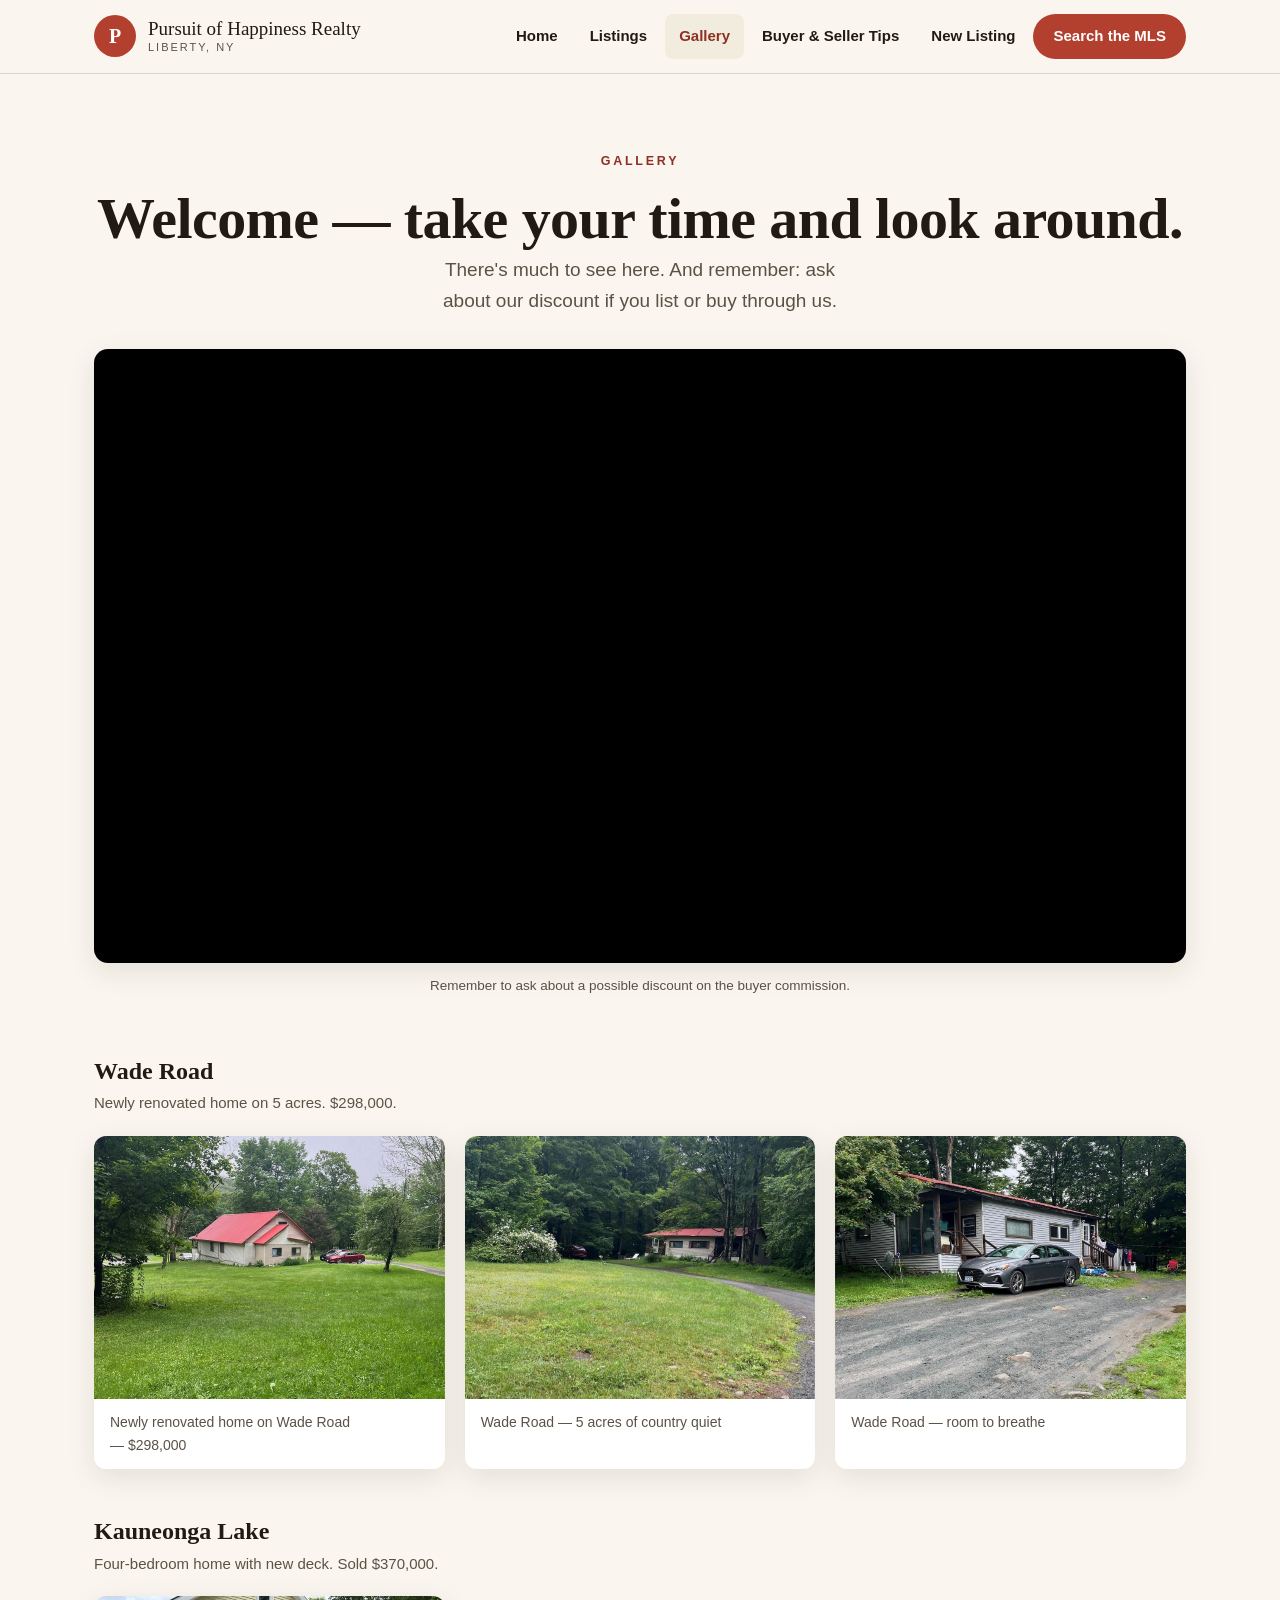
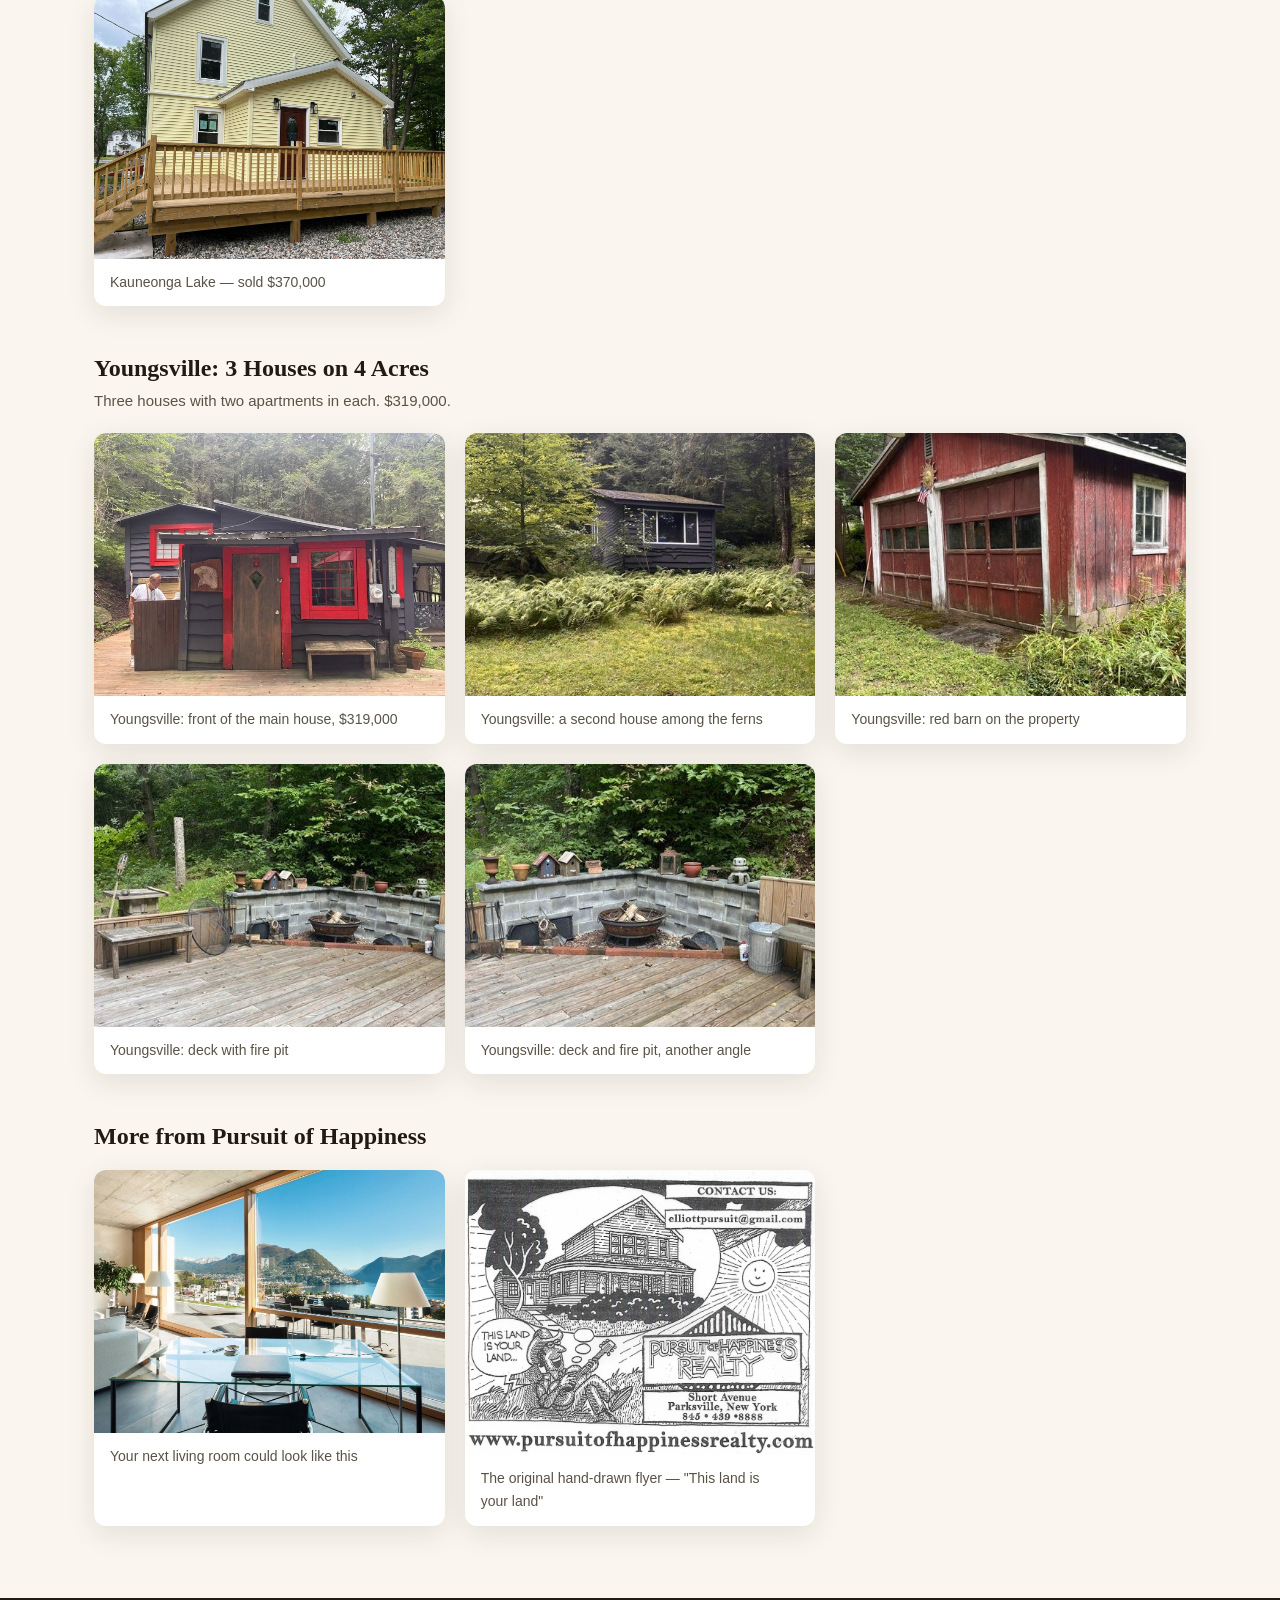
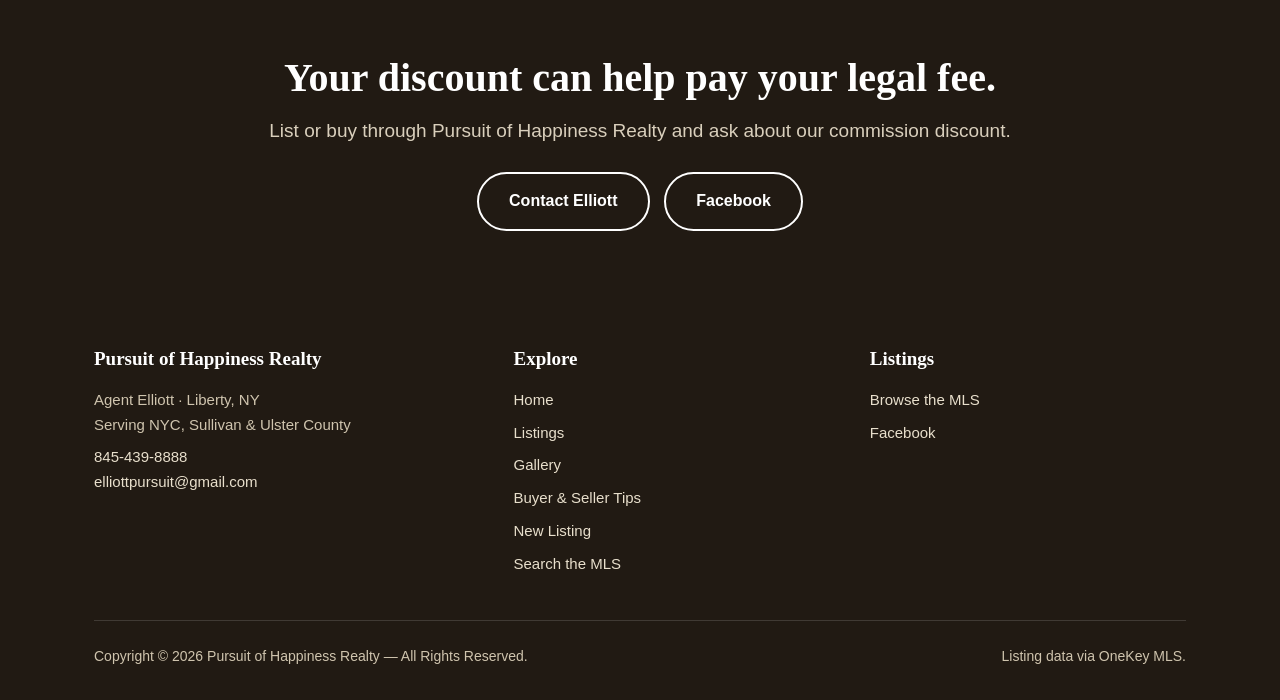
==== commit bbfdf14c: "round 2 fixes: gallery.html" ====
--- a/gallery.html
+++ b/gallery.html
@@ -105,7 +105,7 @@
             <img src="assets/stock.jpg" alt="Bright modern living space" loading="lazy">
             <figcaption>Your next living room could look like this</figcaption>
           </figure>
-          <figure>
+          <figure class="fit">
             <img src="assets/hero.jpg" alt="Original hand-drawn Pursuit of Happiness Realty flyer" loading="lazy">
             <figcaption>The original hand-drawn flyer — "This land is your land"</figcaption>
           </figure>
--- a/assets/styles.css
+++ b/assets/styles.css
@@ -34,9 +34,10 @@
 h1,h2,h3{font-family:var(--serif);font-weight:600;line-height:1.18;color:var(--ink)}
 /* Text balance (Socrates lesson, Nov 2026): never let a heading break into
    five words on one line and a single orphan word on the next. Balance the
-   lines; let body copy wrap pretty. */
-h1,h2,.lede{text-wrap:balance}
-p{text-wrap:pretty}
+   lines; let body copy wrap pretty. Extended Nov 7, 2026: card titles and
+   h3 headings balance too, captions wrap pretty. */
+h1,h2,h3,.card-title,.lede{text-wrap:balance}
+p,figcaption{text-wrap:pretty}
 h1{font-size:clamp(34px,5.4vw,58px);letter-spacing:-.01em}
 h2{font-size:clamp(27px,3.6vw,40px);margin-bottom:14px}
 h3{font-size:22px;margin-bottom:8px}
@@ -185,6 +186,9 @@
 .gallery-group .gallery-grid{margin-top:20px}
 .gallery-grid figure{border-radius:12px;overflow:hidden;box-shadow:var(--shadow);background:var(--card)}
 .gallery-grid img{aspect-ratio:4/3;object-fit:cover;width:100%}
+/* A figure whose image must show whole (the flyer): no crop, the tile
+   grows to the image's own ratio so nothing is cut off. */
+.gallery-grid figure.fit img{aspect-ratio:auto;object-fit:contain;background:#fff}
 .gallery-grid figcaption{padding:12px 16px;font-size:14px;color:var(--ink-soft)}
 
 /* ---------- tips ---------- */
